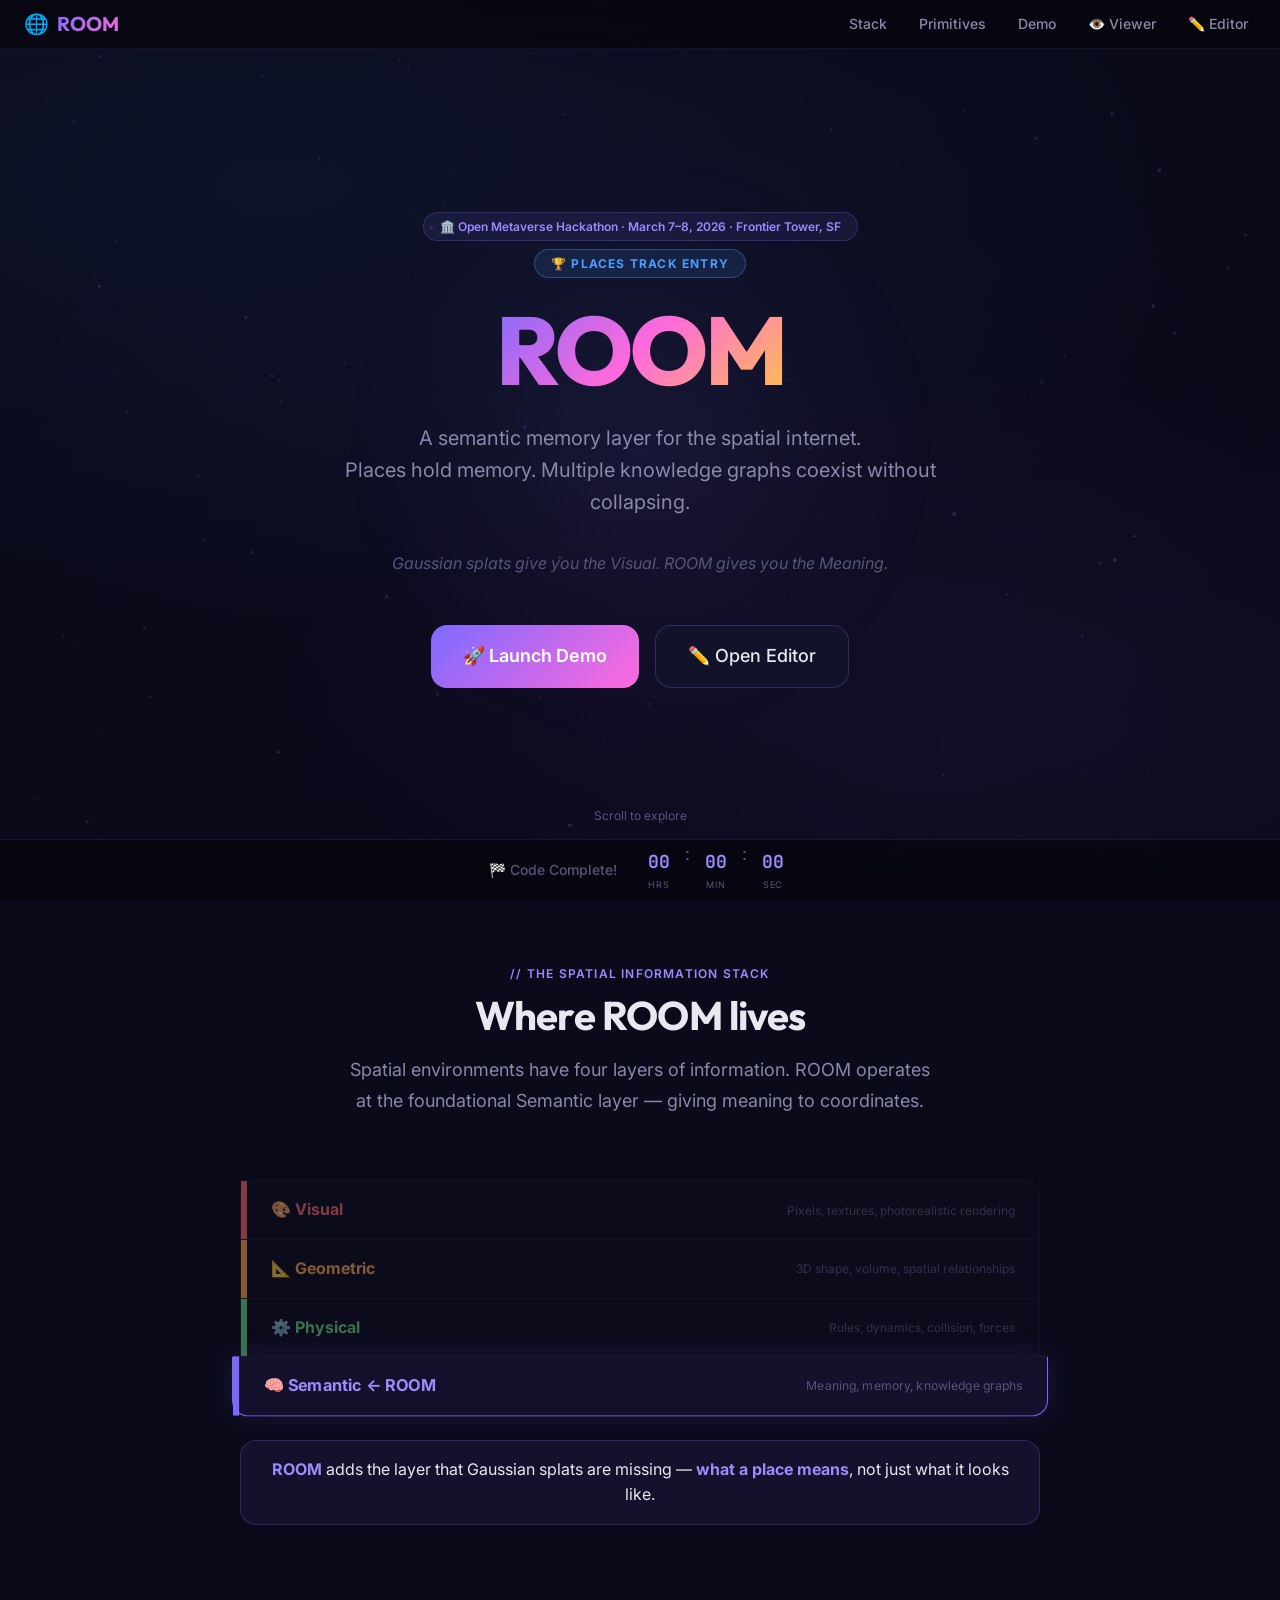
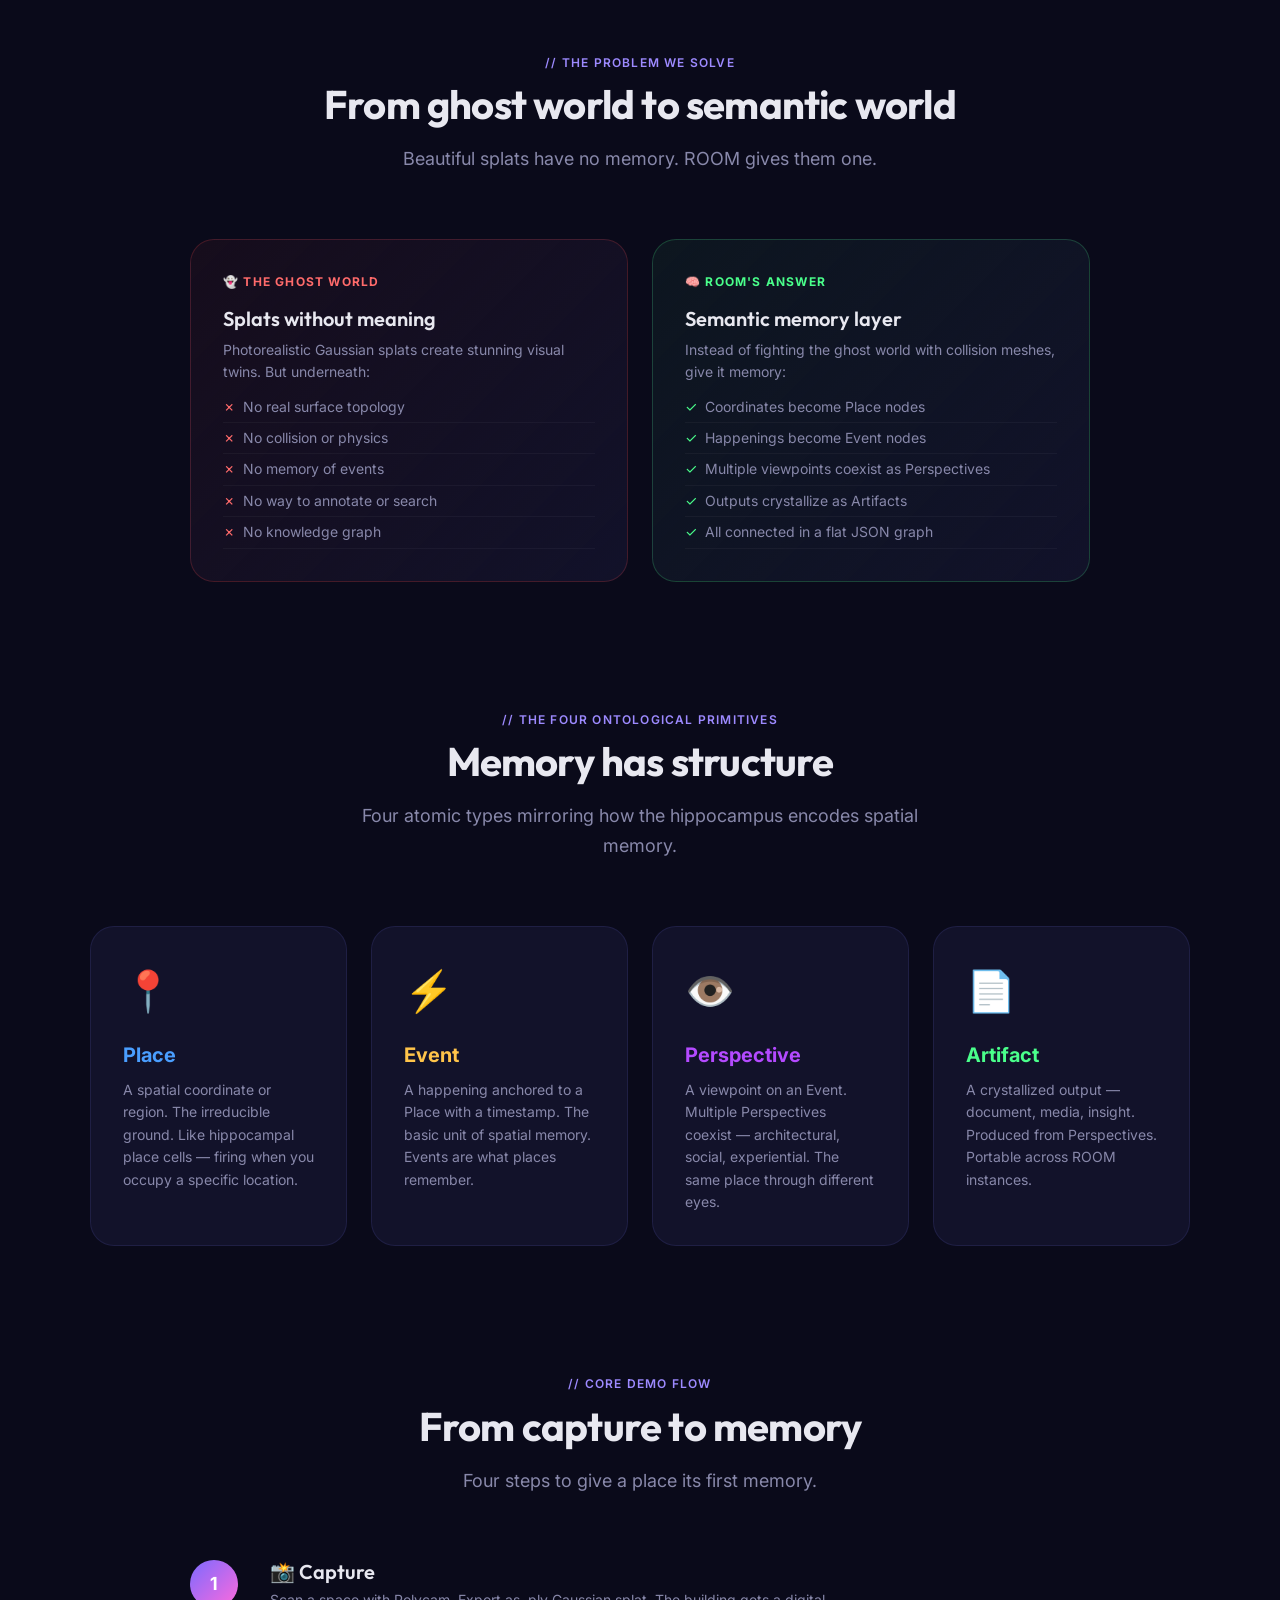
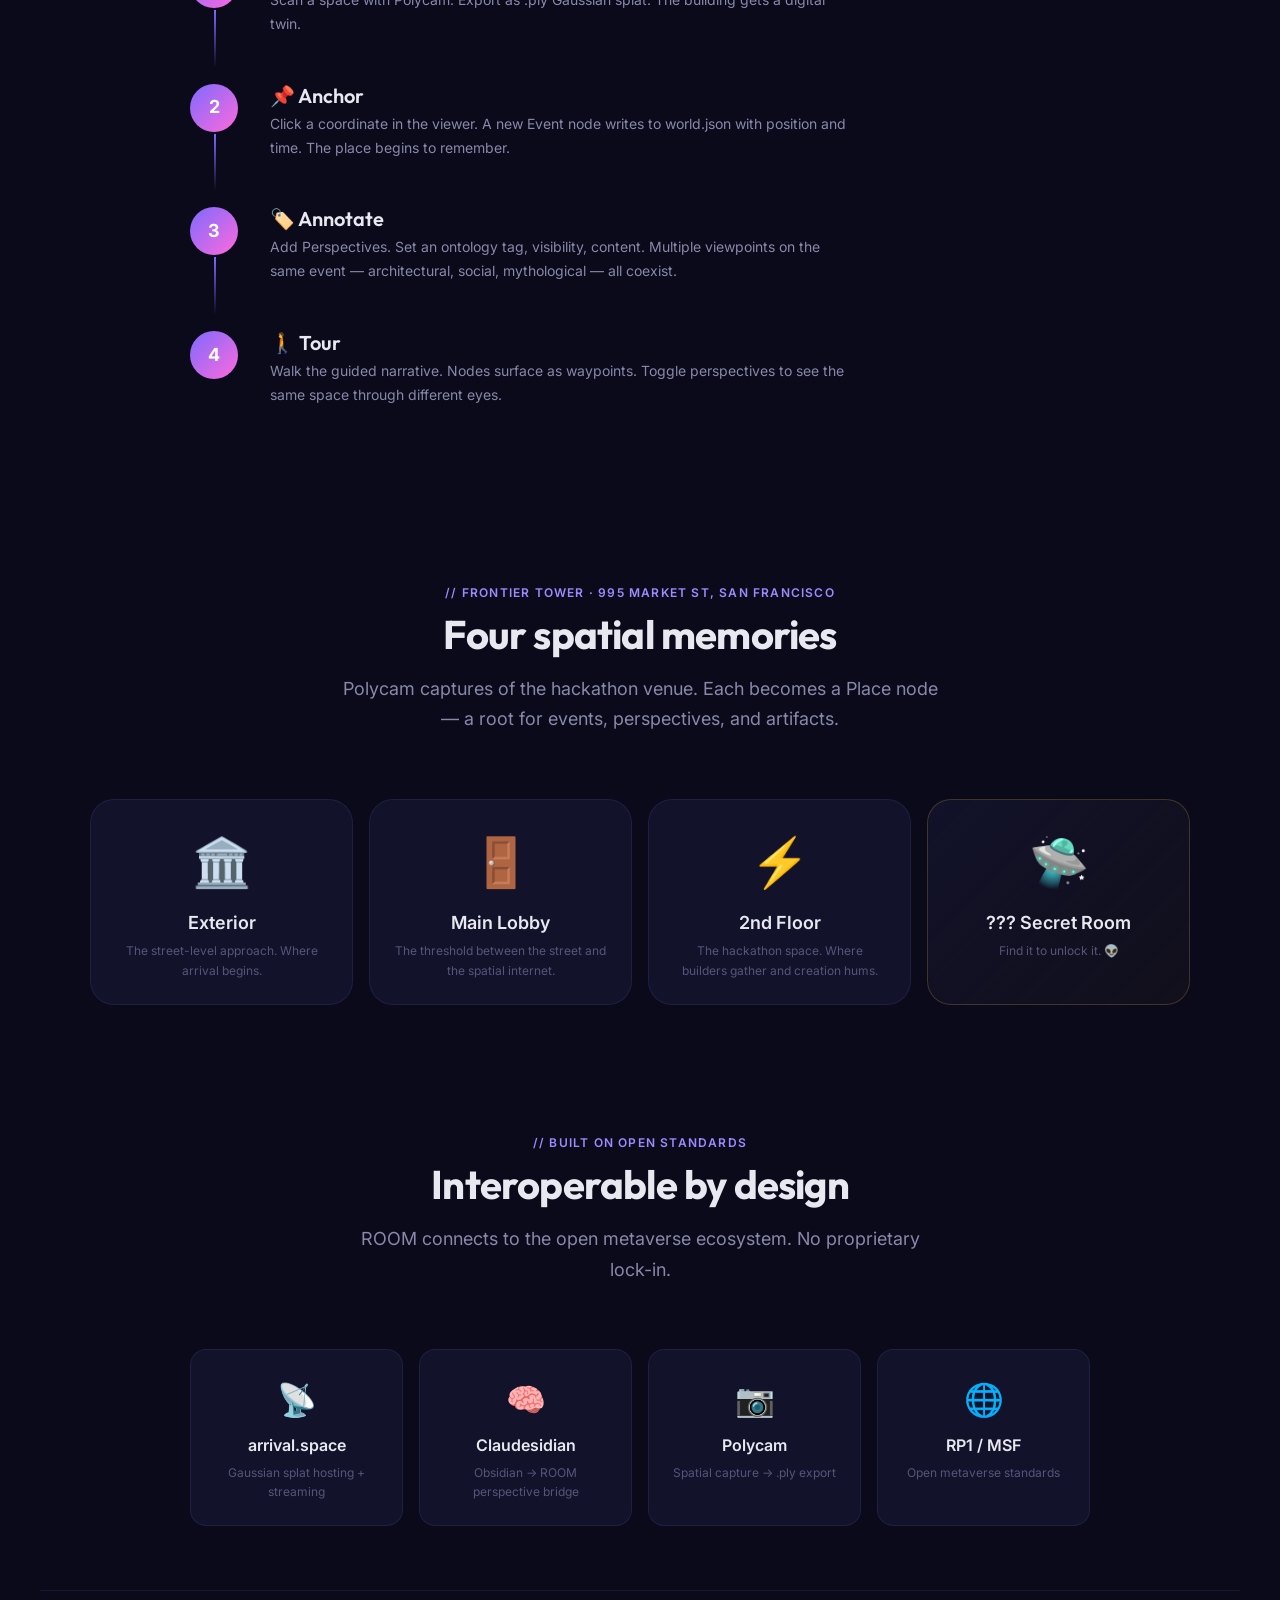
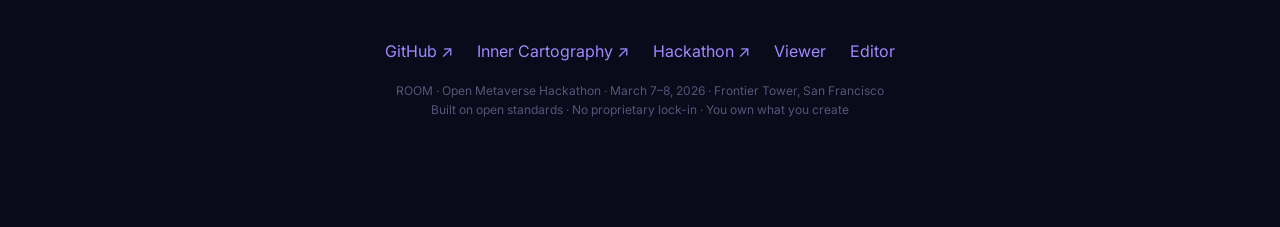
==== index.html @ a4caecc6 "v2: hackathon-ready — PLACES Track, Spatial Stack, Ghost World framing, 24-node demo data, 11-stop t" ====
<!DOCTYPE html>
<html lang="en">

<head>
    <meta charset="UTF-8">
    <meta name="viewport" content="width=device-width, initial-scale=1.0">
    <title>ROOM — A Semantic Memory Layer for the Spatial Internet</title>
    <meta name="description"
        content="ROOM is a metaontological layer for spatial environments. Places hold memory, and multiple knowledge graphs coexist without collapsing. Open Metaverse Hackathon 2026.">
    <link rel="icon" type="image/svg+xml" href="favicon.svg">
    <link rel="stylesheet" href="styles.css">

    <style>
        /* ── Landing-specific styles ── */
        .hero {
            min-height: 100vh;
            display: flex;
            flex-direction: column;
            align-items: center;
            justify-content: center;
            text-align: center;
            position: relative;
            padding: var(--space-2xl);
            overflow: hidden;
        }

        .hero::before {
            content: '';
            position: absolute;
            top: 50%;
            left: 50%;
            width: 600px;
            height: 600px;
            transform: translate(-50%, -50%);
            background: radial-gradient(circle, rgba(124, 106, 255, 0.08) 0%, transparent 70%);
            pointer-events: none;
        }

        .hero-badge {
            display: inline-flex;
            align-items: center;
            gap: var(--space-sm);
            padding: var(--space-xs) var(--space-md);
            border-radius: var(--radius-full);
            background: rgba(124, 106, 255, 0.1);
            border: 1px solid rgba(124, 106, 255, 0.25);
            font-size: var(--text-xs);
            font-weight: 600;
            color: var(--room-accent-bright);
            margin-bottom: var(--space-sm);
            animation: fadeIn 0.6s var(--ease-out) 0.2s both;
        }

        .hero-track-badge {
            display: inline-flex;
            align-items: center;
            gap: var(--space-xs);
            padding: var(--space-xs) var(--space-md);
            border-radius: var(--radius-full);
            background: rgba(74, 158, 255, 0.12);
            border: 1px solid rgba(74, 158, 255, 0.35);
            font-size: var(--text-xs);
            font-weight: 700;
            color: var(--room-place);
            margin-bottom: var(--space-lg);
            animation: fadeIn 0.6s var(--ease-out) 0.3s both;
            text-transform: uppercase;
            letter-spacing: 0.1em;
        }

        .hero-title {
            font-size: clamp(3rem, 8vw, 6rem);
            font-weight: 800;
            letter-spacing: -0.04em;
            line-height: 1;
            margin-bottom: var(--space-lg);
            animation: fadeInUp 0.8s var(--ease-out) 0.4s both;
        }

        .hero-title span {
            background: linear-gradient(135deg, var(--room-accent) 0%, var(--room-cta) 50%, var(--room-event) 100%);
            -webkit-background-clip: text;
            -webkit-text-fill-color: transparent;
            background-clip: text;
        }

        .hero-subtitle {
            font-size: var(--text-xl);
            color: var(--room-text-dim);
            max-width: 620px;
            margin-bottom: var(--space-xl);
            line-height: 1.6;
            animation: fadeInUp 0.8s var(--ease-out) 0.5s both;
        }

        .hero-tagline {
            font-size: var(--text-md);
            color: var(--room-text-muted);
            max-width: 500px;
            margin-bottom: var(--space-2xl);
            animation: fadeInUp 0.8s var(--ease-out) 0.6s both;
            font-style: italic;
        }

        .hero-actions {
            display: flex;
            gap: var(--space-md);
            animation: fadeInUp 0.8s var(--ease-out) 0.7s both;
        }

        .hero-cta {
            padding: var(--space-md) var(--space-xl);
            font-size: var(--text-lg);
            border-radius: var(--radius-lg);
        }

        .hero-scroll {
            position: absolute;
            bottom: var(--space-2xl);
            display: flex;
            flex-direction: column;
            align-items: center;
            gap: var(--space-sm);
            color: var(--room-text-muted);
            font-size: var(--text-xs);
            animation: float 3s ease-in-out infinite, fadeIn 0.8s var(--ease-out) 1s both;
        }

        /* ── Countdown ── */
        .countdown-bar {
            position: fixed;
            bottom: 0;
            left: 0;
            right: 0;
            z-index: var(--z-overlay);
            display: flex;
            align-items: center;
            justify-content: center;
            gap: var(--space-lg);
            padding: var(--space-sm) var(--space-lg);
            background: rgba(6, 6, 15, 0.85);
            backdrop-filter: blur(20px);
            -webkit-backdrop-filter: blur(20px);
            border-top: 1px solid var(--glass-border);
            font-size: var(--text-sm);
        }

        .countdown-label {
            color: var(--room-text-muted);
            font-weight: 500;
        }

        .countdown-time {
            display: flex;
            gap: var(--space-sm);
        }

        .countdown-unit {
            display: flex;
            flex-direction: column;
            align-items: center;
            gap: 1px;
        }

        .countdown-value {
            font-family: var(--font-mono);
            font-weight: 700;
            font-size: var(--text-lg);
            color: var(--room-accent-bright);
            min-width: 36px;
            text-align: center;
        }

        .countdown-name {
            font-size: 9px;
            text-transform: uppercase;
            letter-spacing: 0.1em;
            color: var(--room-text-muted);
        }

        .countdown-sep {
            color: var(--room-text-muted);
            font-size: var(--text-lg);
            margin-top: -8px;
        }

        /* ── Sections ── */
        .section {
            padding: var(--space-3xl) 0;
            position: relative;
        }

        .section-header {
            text-align: center;
            margin-bottom: var(--space-3xl);
        }

        .section-label {
            font-size: var(--text-xs);
            font-weight: 600;
            text-transform: uppercase;
            letter-spacing: 0.1em;
            color: var(--room-accent-bright);
            margin-bottom: var(--space-sm);
        }

        .section-title {
            font-size: var(--text-4xl);
            margin-bottom: var(--space-md);
        }

        .section-description {
            font-size: var(--text-lg);
            color: var(--room-text-dim);
            max-width: 600px;
            margin: 0 auto;
        }

        /* ── Spatial Stack ── */
        .stack-container {
            max-width: 800px;
            margin: 0 auto;
        }

        .stack-layers {
            display: flex;
            flex-direction: column;
            gap: 0;
        }

        .stack-layer {
            display: flex;
            align-items: stretch;
            border: 1px solid var(--room-border);
            transition: all var(--duration-normal) var(--ease-out);
        }

        .stack-layer:first-child {
            border-radius: var(--radius-lg) var(--radius-lg) 0 0;
        }

        .stack-layer:last-child {
            border-radius: 0 0 var(--radius-lg) var(--radius-lg);
        }

        .stack-layer+.stack-layer {
            border-top: none;
        }

        .stack-layer-bar {
            width: 6px;
            flex-shrink: 0;
        }

        .stack-layer-content {
            flex: 1;
            padding: var(--space-md) var(--space-lg);
            display: flex;
            align-items: center;
            justify-content: space-between;
            gap: var(--space-md);
        }

        .stack-layer-name {
            font-weight: 700;
            font-size: var(--text-md);
        }

        .stack-layer-desc {
            font-size: var(--text-xs);
            color: var(--room-text-muted);
            text-align: right;
        }

        .stack-layer.dimmed {
            background: rgba(255, 255, 255, 0.02);
            opacity: 0.5;
        }

        .stack-layer.active {
            background: rgba(124, 106, 255, 0.08);
            border-color: var(--room-accent) !important;
            opacity: 1;
            transform: scale(1.02);
            box-shadow: 0 0 30px rgba(124, 106, 255, 0.15);
            z-index: 1;
        }

        .stack-layer.active+.stack-layer {
            border-top: 1px solid var(--room-accent);
        }

        .stack-arrow {
            text-align: center;
            padding: var(--space-md) 0;
            color: var(--room-text-muted);
            font-size: var(--text-sm);
        }

        .stack-room-callout {
            text-align: center;
            margin-top: var(--space-lg);
            padding: var(--space-md);
            border-radius: var(--radius-lg);
            background: rgba(124, 106, 255, 0.08);
            border: 1px solid rgba(124, 106, 255, 0.25);
        }

        .stack-room-callout strong {
            color: var(--room-accent-bright);
        }

        /* ── Ghost World ── */
        .ghost-grid {
            display: grid;
            grid-template-columns: 1fr 1fr;
            gap: var(--space-lg);
            max-width: 900px;
            margin: 0 auto;
        }

        @media (max-width: 700px) {
            .ghost-grid {
                grid-template-columns: 1fr;
            }
        }

        .ghost-card {
            padding: var(--space-xl);
            border-radius: var(--radius-xl);
            border: 1px solid var(--room-border);
            position: relative;
            overflow: hidden;
        }

        .ghost-card.problem {
            background: linear-gradient(135deg, rgba(255, 74, 74, 0.05), var(--room-bg-raised));
            border-color: rgba(255, 74, 74, 0.2);
        }

        .ghost-card.solution {
            background: linear-gradient(135deg, rgba(74, 255, 139, 0.05), var(--room-bg-raised));
            border-color: rgba(74, 255, 139, 0.2);
        }

        .ghost-card-label {
            font-size: var(--text-xs);
            font-weight: 700;
            text-transform: uppercase;
            letter-spacing: 0.1em;
            margin-bottom: var(--space-md);
        }

        .ghost-card.problem .ghost-card-label {
            color: #ff6b6b;
        }

        .ghost-card.solution .ghost-card-label {
            color: #4AFF8B;
        }

        .ghost-card h3 {
            font-size: var(--text-xl);
            margin-bottom: var(--space-sm);
        }

        .ghost-card p {
            font-size: var(--text-sm);
            color: var(--room-text-dim);
            line-height: 1.6;
        }

        .ghost-card ul {
            list-style: none;
            padding: 0;
            margin-top: var(--space-sm);
        }

        .ghost-card ul li {
            font-size: var(--text-sm);
            color: var(--room-text-dim);
            padding: var(--space-xs) 0;
            border-bottom: 1px solid rgba(255, 255, 255, 0.04);
        }

        .ghost-card ul li::before {
            margin-right: var(--space-sm);
        }

        .ghost-card.problem ul li::before {
            content: '✗';
            color: #ff6b6b;
        }

        .ghost-card.solution ul li::before {
            content: '✓';
            color: #4AFF8B;
        }

        /* ── Primitives ── */
        .primitives-grid {
            display: grid;
            grid-template-columns: repeat(auto-fit, minmax(240px, 1fr));
            gap: var(--space-lg);
            max-width: 1100px;
            margin: 0 auto;
        }

        .primitive-card {
            padding: var(--space-xl);
            border-radius: var(--radius-xl);
            background: var(--room-bg-raised);
            border: 1px solid var(--room-border);
            transition: all var(--duration-normal) var(--ease-out);
            position: relative;
            overflow: hidden;
        }

        .primitive-card::before {
            content: '';
            position: absolute;
            top: 0;
            left: 0;
            right: 0;
            height: 3px;
            background: var(--card-accent);
            opacity: 0;
            transition: opacity var(--duration-normal);
        }

        .primitive-card:hover {
            border-color: var(--room-border-bright);
            transform: translateY(-4px);
            box-shadow: 0 8px 30px rgba(0, 0, 0, 0.4);
        }

        .primitive-card:hover::before {
            opacity: 1;
        }

        .primitive-icon {
            font-size: 2.5rem;
            margin-bottom: var(--space-md);
        }

        .primitive-name {
            font-size: var(--text-xl);
            font-weight: 700;
            margin-bottom: var(--space-sm);
        }

        .primitive-desc {
            font-size: var(--text-sm);
            color: var(--room-text-dim);
            line-height: 1.6;
        }

        /* ── Demo Flow ── */
        .flow-grid {
            max-width: 900px;
            margin: 0 auto;
        }

        .flow-step {
            display: flex;
            gap: var(--space-xl);
            align-items: flex-start;
            margin-bottom: var(--space-2xl);
            position: relative;
        }

        .flow-step::before {
            content: '';
            position: absolute;
            left: 24px;
            top: 50px;
            bottom: -32px;
            width: 2px;
            background: linear-gradient(180deg, var(--room-accent) 0%, transparent 100%);
        }

        .flow-step:last-child::before {
            display: none;
        }

        .flow-number {
            width: 48px;
            height: 48px;
            border-radius: 50%;
            background: linear-gradient(135deg, var(--room-accent), var(--room-cta));
            display: flex;
            align-items: center;
            justify-content: center;
            font-size: var(--text-lg);
            font-weight: 700;
            color: white;
            flex-shrink: 0;
        }

        .flow-content h3 {
            font-size: var(--text-xl);
            margin-bottom: var(--space-xs);
        }

        .flow-content p {
            font-size: var(--text-sm);
            color: var(--room-text-dim);
        }

        /* ── Locations ── */
        .locations-grid {
            display: grid;
            grid-template-columns: repeat(auto-fit, minmax(240px, 1fr));
            gap: var(--space-md);
            max-width: 1100px;
            margin: 0 auto;
        }

        .location-card {
            padding: var(--space-lg);
            border-radius: var(--radius-xl);
            background: var(--room-bg-raised);
            border: 1px solid var(--room-border);
            text-align: center;
            transition: all var(--duration-normal) var(--ease-out);
        }

        .location-card:hover {
            border-color: var(--room-border-bright);
            transform: translateY(-2px);
        }

        .location-card.secret {
            border-color: rgba(255, 196, 74, 0.2);
            background: linear-gradient(135deg, var(--room-bg-raised) 0%, rgba(255, 196, 74, 0.03) 100%);
        }

        .location-card-icon {
            font-size: 3rem;
            margin-bottom: var(--space-sm);
        }

        .location-card-name {
            font-size: var(--text-lg);
            font-weight: 600;
            margin-bottom: var(--space-xs);
        }

        .location-card-desc {
            font-size: var(--text-xs);
            color: var(--room-text-muted);
        }

        /* ── Interop Section ── */
        .interop-grid {
            display: grid;
            grid-template-columns: repeat(auto-fit, minmax(200px, 1fr));
            gap: var(--space-md);
            max-width: 900px;
            margin: 0 auto;
        }

        .interop-card {
            padding: var(--space-lg);
            border-radius: var(--radius-lg);
            background: var(--room-bg-raised);
            border: 1px solid var(--room-border);
            text-align: center;
            transition: all var(--duration-normal) var(--ease-out);
        }

        .interop-card:hover {
            border-color: var(--room-border-bright);
        }

        .interop-icon {
            font-size: 2rem;
            margin-bottom: var(--space-sm);
        }

        .interop-name {
            font-size: var(--text-md);
            font-weight: 600;
            margin-bottom: var(--space-xs);
        }

        .interop-desc {
            font-size: var(--text-xs);
            color: var(--room-text-muted);
        }

        /* ── Footer ── */
        .footer {
            padding: var(--space-2xl) 0 calc(var(--space-2xl) + 60px);
            border-top: 1px solid var(--room-border);
            text-align: center;
        }

        .footer-links {
            display: flex;
            justify-content: center;
            gap: var(--space-lg);
            margin-bottom: var(--space-md);
            flex-wrap: wrap;
        }

        .footer-text {
            font-size: var(--text-xs);
            color: var(--room-text-muted);
        }

        /* ── Background canvas ── */
        #bgCanvas {
            position: fixed;
            top: 0;
            left: 0;
            width: 100%;
            height: 100%;
            z-index: -1;
            opacity: 0.4;
        }
    </style>
</head>

<body>

    <!-- Background particle canvas -->
    <canvas id="bgCanvas"></canvas>

    <!-- Navigation -->
    <nav class="nav">
        <a href="index.html" class="nav-brand">🌐 <span>ROOM</span></a>
        <ul class="nav-links">
            <li><a href="#stack" class="nav-link">Stack</a></li>
            <li><a href="#primitives" class="nav-link">Primitives</a></li>
            <li><a href="#demo" class="nav-link">Demo</a></li>
            <li><a href="viewer.html" class="nav-link">👁️ Viewer</a></li>
            <li><a href="editor.html" class="nav-link">✏️ Editor</a></li>
        </ul>
    </nav>

    <!-- Hero -->
    <section class="hero">
        <div class="hero-badge">
            🏛️ Open Metaverse Hackathon · March 7–8, 2026 · Frontier Tower, SF
        </div>
        <div class="hero-track-badge">
            🏆 PLACES Track Entry
        </div>
        <h1 class="hero-title"><span>ROOM</span></h1>
        <p class="hero-subtitle">
            A semantic memory layer for the spatial internet.<br>
            Places hold memory. Multiple knowledge graphs coexist without collapsing.
        </p>
        <p class="hero-tagline">
            Gaussian splats give you the Visual. ROOM gives you the Meaning.
        </p>
        <div class="hero-actions">
            <a href="viewer.html" class="btn btn-primary hero-cta animate-glow">🚀 Launch Demo</a>
            <a href="editor.html" class="btn hero-cta">✏️ Open Editor</a>
        </div>
        <div class="hero-scroll">
            <span>Scroll to explore</span>
            <span>↓</span>
        </div>
    </section>

    <!-- Spatial Information Stack -->
    <section class="section container" id="stack">
        <div class="section-header">
            <div class="section-label">// The Spatial Information Stack</div>
            <h2 class="section-title">Where ROOM lives</h2>
            <p class="section-description">
                Spatial environments have four layers of information. ROOM operates at the foundational Semantic layer —
                giving meaning to coordinates.
            </p>
        </div>

        <div class="stack-container">
            <div class="stack-layers">
                <div class="stack-layer dimmed">
                    <div class="stack-layer-bar" style="background:#FF6B6B"></div>
                    <div class="stack-layer-content">
                        <div>
                            <div class="stack-layer-name" style="color:#FF6B6B">🎨 Visual</div>
                        </div>
                        <div class="stack-layer-desc">Pixels, textures, photorealistic rendering</div>
                    </div>
                </div>

                <div class="stack-layer dimmed">
                    <div class="stack-layer-bar" style="background:#FFA94D"></div>
                    <div class="stack-layer-content">
                        <div>
                            <div class="stack-layer-name" style="color:#FFA94D">📐 Geometric</div>
                        </div>
                        <div class="stack-layer-desc">3D shape, volume, spatial relationships</div>
                    </div>
                </div>

                <div class="stack-layer dimmed">
                    <div class="stack-layer-bar" style="background:#69DB7C"></div>
                    <div class="stack-layer-content">
                        <div>
                            <div class="stack-layer-name" style="color:#69DB7C">⚙️ Physical</div>
                        </div>
                        <div class="stack-layer-desc">Rules, dynamics, collision, forces</div>
                    </div>
                </div>

                <div class="stack-layer active">
                    <div class="stack-layer-bar" style="background:var(--room-accent)"></div>
                    <div class="stack-layer-content">
                        <div>
                            <div class="stack-layer-name" style="color:var(--room-accent-bright)">🧠 Semantic ← ROOM
                            </div>
                        </div>
                        <div class="stack-layer-desc">Meaning, memory, knowledge graphs</div>
                    </div>
                </div>
            </div>

            <div class="stack-room-callout">
                <strong>ROOM</strong> adds the layer that Gaussian splats are missing — <strong>what a place
                    means</strong>, not just what it looks like.
            </div>
        </div>
    </section>

    <!-- Ghost World → Semantic World -->
    <section class="section container" id="ghost">
        <div class="section-header">
            <div class="section-label">// The Problem We Solve</div>
            <h2 class="section-title">From ghost world to semantic world</h2>
            <p class="section-description">
                Beautiful splats have no memory. ROOM gives them one.
            </p>
        </div>

        <div class="ghost-grid">
            <div class="ghost-card problem">
                <div class="ghost-card-label">👻 The Ghost World</div>
                <h3>Splats without meaning</h3>
                <p>Photorealistic Gaussian splats create stunning visual twins. But underneath:</p>
                <ul>
                    <li>No real surface topology</li>
                    <li>No collision or physics</li>
                    <li>No memory of events</li>
                    <li>No way to annotate or search</li>
                    <li>No knowledge graph</li>
                </ul>
            </div>

            <div class="ghost-card solution">
                <div class="ghost-card-label">🧠 ROOM's Answer</div>
                <h3>Semantic memory layer</h3>
                <p>Instead of fighting the ghost world with collision meshes, give it memory:</p>
                <ul>
                    <li>Coordinates become Place nodes</li>
                    <li>Happenings become Event nodes</li>
                    <li>Multiple viewpoints coexist as Perspectives</li>
                    <li>Outputs crystallize as Artifacts</li>
                    <li>All connected in a flat JSON graph</li>
                </ul>
            </div>
        </div>
    </section>

    <!-- Primitives -->
    <section class="section container" id="primitives">
        <div class="section-header">
            <div class="section-label">// The Four Ontological Primitives</div>
            <h2 class="section-title">Memory has structure</h2>
            <p class="section-description">
                Four atomic types mirroring how the hippocampus encodes spatial memory.
            </p>
        </div>

        <div class="primitives-grid">
            <div class="primitive-card" style="--card-accent: var(--room-place)">
                <div class="primitive-icon">📍</div>
                <div class="primitive-name" style="color: var(--room-place)">Place</div>
                <div class="primitive-desc">
                    A spatial coordinate or region. The irreducible ground. Like hippocampal place cells — firing when
                    you occupy a specific location.
                </div>
            </div>

            <div class="primitive-card" style="--card-accent: var(--room-event)">
                <div class="primitive-icon">⚡</div>
                <div class="primitive-name" style="color: var(--room-event)">Event</div>
                <div class="primitive-desc">
                    A happening anchored to a Place with a timestamp. The basic unit of spatial memory. Events are what
                    places remember.
                </div>
            </div>

            <div class="primitive-card" style="--card-accent: var(--room-perspective)">
                <div class="primitive-icon">👁️</div>
                <div class="primitive-name" style="color: var(--room-perspective)">Perspective</div>
                <div class="primitive-desc">
                    A viewpoint on an Event. Multiple Perspectives coexist — architectural, social, experiential. The
                    same place through different eyes.
                </div>
            </div>

            <div class="primitive-card" style="--card-accent: var(--room-artifact)">
                <div class="primitive-icon">📄</div>
                <div class="primitive-name" style="color: var(--room-artifact)">Artifact</div>
                <div class="primitive-desc">
                    A crystallized output — document, media, insight. Produced from Perspectives. Portable across ROOM
                    instances.
                </div>
            </div>
        </div>
    </section>

    <!-- Demo Flow -->
    <section class="section container" id="demo">
        <div class="section-header">
            <div class="section-label">// Core Demo Flow</div>
            <h2 class="section-title">From capture to memory</h2>
            <p class="section-description">
                Four steps to give a place its first memory.
            </p>
        </div>

        <div class="flow-grid">
            <div class="flow-step">
                <div class="flow-number">1</div>
                <div class="flow-content">
                    <h3>📸 Capture</h3>
                    <p>Scan a space with Polycam. Export as .ply Gaussian splat. The building gets a digital twin.</p>
                </div>
            </div>

            <div class="flow-step">
                <div class="flow-number">2</div>
                <div class="flow-content">
                    <h3>📌 Anchor</h3>
                    <p>Click a coordinate in the viewer. A new Event node writes to world.json with position and time.
                        The place begins to remember.</p>
                </div>
            </div>

            <div class="flow-step">
                <div class="flow-number">3</div>
                <div class="flow-content">
                    <h3>🏷️ Annotate</h3>
                    <p>Add Perspectives. Set an ontology tag, visibility, content. Multiple viewpoints on the same event
                        — architectural, social, mythological — all coexist.</p>
                </div>
            </div>

            <div class="flow-step">
                <div class="flow-number">4</div>
                <div class="flow-content">
                    <h3>🚶 Tour</h3>
                    <p>Walk the guided narrative. Nodes surface as waypoints. Toggle perspectives to see the same space
                        through different eyes.</p>
                </div>
            </div>
        </div>
    </section>

    <!-- Locations -->
    <section class="section container" id="locations">
        <div class="section-header">
            <div class="section-label">// Frontier Tower · 995 Market St, San Francisco</div>
            <h2 class="section-title">Four spatial memories</h2>
            <p class="section-description">
                Polycam captures of the hackathon venue. Each becomes a Place node — a root for events, perspectives,
                and artifacts.
            </p>
        </div>

        <div class="locations-grid">
            <div class="location-card">
                <div class="location-card-icon">🏛️</div>
                <div class="location-card-name">Exterior</div>
                <div class="location-card-desc">The street-level approach. Where arrival begins.</div>
            </div>

            <div class="location-card">
                <div class="location-card-icon">🚪</div>
                <div class="location-card-name">Main Lobby</div>
                <div class="location-card-desc">The threshold between the street and the spatial internet.</div>
            </div>

            <div class="location-card">
                <div class="location-card-icon">⚡</div>
                <div class="location-card-name">2nd Floor</div>
                <div class="location-card-desc">The hackathon space. Where builders gather and creation hums.</div>
            </div>

            <div class="location-card secret">
                <div class="location-card-icon">🛸</div>
                <div class="location-card-name">??? Secret Room</div>
                <div class="location-card-desc">Find it to unlock it. 👽</div>
            </div>
        </div>
    </section>

    <!-- Interoperability -->
    <section class="section container" id="interop">
        <div class="section-header">
            <div class="section-label">// Built on Open Standards</div>
            <h2 class="section-title">Interoperable by design</h2>
            <p class="section-description">
                ROOM connects to the open metaverse ecosystem. No proprietary lock-in.
            </p>
        </div>

        <div class="interop-grid">
            <div class="interop-card">
                <div class="interop-icon">📡</div>
                <div class="interop-name">arrival.space</div>
                <div class="interop-desc">Gaussian splat hosting + streaming</div>
            </div>

            <div class="interop-card">
                <div class="interop-icon">🧠</div>
                <div class="interop-name">Claudesidian</div>
                <div class="interop-desc">Obsidian → ROOM perspective bridge</div>
            </div>

            <div class="interop-card">
                <div class="interop-icon">📷</div>
                <div class="interop-name">Polycam</div>
                <div class="interop-desc">Spatial capture → .ply export</div>
            </div>

            <div class="interop-card">
                <div class="interop-icon">🌐</div>
                <div class="interop-name">RP1 / MSF</div>
                <div class="interop-desc">Open metaverse standards</div>
            </div>
        </div>
    </section>

    <!-- Footer -->
    <footer class="footer container">
        <div class="footer-links">
            <a href="https://github.com/innercartography/ROOM" target="_blank">GitHub ↗</a>
            <a href="https://innercartography.github.io" target="_blank">Inner Cartography ↗</a>
            <a href="https://omb.wiki/en/hackathon" target="_blank">Hackathon ↗</a>
            <a href="viewer.html">Viewer</a>
            <a href="editor.html">Editor</a>
        </div>
        <div class="footer-text">
            ROOM · Open Metaverse Hackathon · March 7–8, 2026 · Frontier Tower, San Francisco<br>
            Built on open standards · No proprietary lock-in · You own what you create
        </div>
    </footer>

    <!-- Countdown bar -->
    <div class="countdown-bar" id="countdownBar">
        <span class="countdown-label">⏱️ Code Complete in</span>
        <div class="countdown-time">
            <div class="countdown-unit">
                <span class="countdown-value" id="cdHours">--</span>
                <span class="countdown-name">hrs</span>
            </div>
            <span class="countdown-sep">:</span>
            <div class="countdown-unit">
                <span class="countdown-value" id="cdMinutes">--</span>
                <span class="countdown-name">min</span>
            </div>
            <span class="countdown-sep">:</span>
            <div class="countdown-unit">
                <span class="countdown-value" id="cdSeconds">--</span>
                <span class="countdown-name">sec</span>
            </div>
        </div>
    </div>

    <!-- Scripts -->
    <script>
        // ── Background Particles ──
        const canvas = document.getElementById('bgCanvas');
        const ctx = canvas.getContext('2d');
        let particles = [];

        function resize() {
            canvas.width = window.innerWidth;
            canvas.height = window.innerHeight;
        }

        function createParticles() {
            particles = [];
            const count = Math.floor((canvas.width * canvas.height) / 8000);
            for (let i = 0; i < count; i++) {
                particles.push({
                    x: Math.random() * canvas.width,
                    y: Math.random() * canvas.height,
                    vx: (Math.random() - 0.5) * 0.3,
                    vy: (Math.random() - 0.5) * 0.3,
                    size: Math.random() * 1.5 + 0.5,
                    opacity: Math.random() * 0.4 + 0.1,
                    hue: 250 + Math.random() * 30
                });
            }
        }

        function drawParticles() {
            ctx.clearRect(0, 0, canvas.width, canvas.height);

            particles.forEach(p => {
                p.x += p.vx;
                p.y += p.vy;
                if (p.x < 0) p.x = canvas.width;
                if (p.x > canvas.width) p.x = 0;
                if (p.y < 0) p.y = canvas.height;
                if (p.y > canvas.height) p.y = 0;

                ctx.beginPath();
                ctx.arc(p.x, p.y, p.size, 0, Math.PI * 2);
                ctx.fillStyle = `hsla(${p.hue}, 60%, 70%, ${p.opacity})`;
                ctx.fill();
            });

            for (let i = 0; i < particles.length; i++) {
                for (let j = i + 1; j < particles.length; j++) {
                    const dx = particles[i].x - particles[j].x;
                    const dy = particles[i].y - particles[j].y;
                    const dist = Math.sqrt(dx * dx + dy * dy);
                    if (dist < 100) {
                        ctx.beginPath();
                        ctx.moveTo(particles[i].x, particles[i].y);
                        ctx.lineTo(particles[j].x, particles[j].y);
                        ctx.strokeStyle = `hsla(260, 60%, 70%, ${(1 - dist / 100) * 0.08})`;
                        ctx.lineWidth = 0.5;
                        ctx.stroke();
                    }
                }
            }

            requestAnimationFrame(drawParticles);
        }

        resize();
        createParticles();
        drawParticles();
        window.addEventListener('resize', () => { resize(); createParticles(); });

        // ── Countdown Timer ──
        // Code Complete: Sunday March 8, 2026 at 4:00 PM PST
        const codeComplete = new Date('2026-03-08T16:00:00-08:00').getTime();

        function updateCountdown() {
            const now = Date.now();
            const diff = codeComplete - now;

            if (diff <= 0) {
                document.getElementById('cdHours').textContent = '00';
                document.getElementById('cdMinutes').textContent = '00';
                document.getElementById('cdSeconds').textContent = '00';
                document.querySelector('.countdown-label').textContent = '🏁 Code Complete!';
                return;
            }

            const hours = Math.floor(diff / (1000 * 60 * 60));
            const minutes = Math.floor((diff % (1000 * 60 * 60)) / (1000 * 60));
            const seconds = Math.floor((diff % (1000 * 60)) / 1000);

            document.getElementById('cdHours').textContent = String(hours).padStart(2, '0');
            document.getElementById('cdMinutes').textContent = String(minutes).padStart(2, '0');
            document.getElementById('cdSeconds').textContent = String(seconds).padStart(2, '0');
        }

        updateCountdown();
        setInterval(updateCountdown, 1000);
    </script>
</body>

</html>
---- styles.css ----
/* ═══════════════════════════════════════════════════════════════════
   ROOM — Design System
   A metaontological layer for the spatial internet
   ═══════════════════════════════════════════════════════════════════ */

/* ── Fonts ── */
@import url('https://fonts.googleapis.com/css2?family=Inter:wght@300;400;500;600;700&family=JetBrains+Mono:wght@400;500&family=Outfit:wght@300;400;500;600;700;800&display=swap');

/* ── CSS Custom Properties ── */
:root {
  /* Palette — Deep space + neural */
  --room-bg-deep:       #06060f;
  --room-bg:            #0a0a1a;
  --room-bg-raised:     #12122a;
  --room-bg-surface:    #1a1a3a;
  --room-bg-hover:      #22224a;
  
  --room-border:        rgba(120, 120, 255, 0.12);
  --room-border-bright: rgba(120, 120, 255, 0.25);
  
  --room-text:          #e8e8f0;
  --room-text-dim:      #8888aa;
  --room-text-muted:    #55557a;
  
  /* Node type colors */
  --room-place:         #4a9eff;
  --room-event:         #ffc44a;
  --room-perspective:   #b44aff;
  --room-artifact:      #4aff8b;
  
  /* Ontology colors */
  --room-onto-architectural: #ff6b6b;
  --room-onto-social:        #ffd93d;
  --room-onto-experiential:  #6bcb77;
  --room-onto-mythological:  #9b59b6;
  --room-onto-personal:      #3498db;
  --room-onto-bioregional:   #27ae60;
  
  /* Accents */
  --room-accent:        #7c6aff;
  --room-accent-glow:   rgba(124, 106, 255, 0.3);
  --room-accent-bright: #9d8aff;
  --room-cta:           #ff6adc;
  --room-cta-glow:      rgba(255, 106, 220, 0.3);
  
  /* Glass */
  --glass-bg:           rgba(18, 18, 42, 0.75);
  --glass-bg-solid:     rgba(18, 18, 42, 0.92);
  --glass-border:       rgba(120, 120, 255, 0.15);
  --glass-blur:         20px;
  
  /* Spacing */
  --space-xs: 4px;
  --space-sm: 8px;
  --space-md: 16px;
  --space-lg: 24px;
  --space-xl: 32px;
  --space-2xl: 48px;
  --space-3xl: 64px;
  
  /* Typography */
  --font-sans:  'Inter', -apple-system, BlinkMacSystemFont, sans-serif;
  --font-display: 'Outfit', 'Inter', sans-serif;
  --font-mono: 'JetBrains Mono', 'Fira Code', monospace;
  
  --text-xs:  0.75rem;
  --text-sm:  0.875rem;
  --text-md:  1rem;
  --text-lg:  1.125rem;
  --text-xl:  1.25rem;
  --text-2xl: 1.5rem;
  --text-3xl: 2rem;
  --text-4xl: 2.5rem;
  --text-5xl: 3.5rem;
  
  /* Radius */
  --radius-sm: 6px;
  --radius-md: 10px;
  --radius-lg: 16px;
  --radius-xl: 24px;
  --radius-full: 9999px;
  
  /* Transitions */
  --ease-out: cubic-bezier(0.16, 1, 0.3, 1);
  --ease-spring: cubic-bezier(0.34, 1.56, 0.64, 1);
  --duration-fast: 150ms;
  --duration-normal: 250ms;
  --duration-slow: 400ms;
  
  /* Z-index */
  --z-base: 1;
  --z-overlay: 10;
  --z-nav: 100;
  --z-modal: 1000;
  --z-toast: 2000;
}

/* ── Reset ── */
*, *::before, *::after {
  box-sizing: border-box;
  margin: 0;
  padding: 0;
}

html {
  font-size: 16px;
  -webkit-font-smoothing: antialiased;
  -moz-osx-font-smoothing: grayscale;
  scroll-behavior: smooth;
}

body {
  font-family: var(--font-sans);
  color: var(--room-text);
  background: var(--room-bg);
  line-height: 1.6;
  min-height: 100vh;
  overflow-x: hidden;
}

/* ── Ambient background ── */
body::before {
  content: '';
  position: fixed;
  top: 0; left: 0; right: 0; bottom: 0;
  background:
    radial-gradient(ellipse 80% 50% at 20% 20%, rgba(74, 158, 255, 0.06), transparent),
    radial-gradient(ellipse 60% 40% at 80% 80%, rgba(180, 74, 255, 0.05), transparent),
    radial-gradient(ellipse 50% 50% at 50% 50%, rgba(124, 106, 255, 0.03), transparent);
  pointer-events: none;
  z-index: 0;
}

/* ── Typography ── */
h1, h2, h3, h4, h5, h6 {
  font-family: var(--font-display);
  font-weight: 600;
  line-height: 1.2;
  color: var(--room-text);
}

h1 { font-size: var(--text-5xl); font-weight: 800; letter-spacing: -0.03em; }
h2 { font-size: var(--text-3xl); font-weight: 700; letter-spacing: -0.02em; }
h3 { font-size: var(--text-2xl); font-weight: 600; }
h4 { font-size: var(--text-xl); font-weight: 600; }

p {
  color: var(--room-text-dim);
  line-height: 1.7;
  max-width: 65ch;
}

a {
  color: var(--room-accent-bright);
  text-decoration: none;
  transition: color var(--duration-fast) var(--ease-out);
}

a:hover {
  color: var(--room-cta);
}

code, pre {
  font-family: var(--font-mono);
}

code {
  background: var(--room-bg-raised);
  padding: 2px 6px;
  border-radius: var(--radius-sm);
  font-size: 0.9em;
  color: var(--room-accent-bright);
}

pre {
  background: var(--room-bg-raised);
  border: 1px solid var(--room-border);
  border-radius: var(--radius-md);
  padding: var(--space-md);
  overflow-x: auto;
  font-size: var(--text-sm);
}

/* ── Glassmorphism ── */
.glass {
  background: var(--glass-bg);
  backdrop-filter: blur(var(--glass-blur));
  -webkit-backdrop-filter: blur(var(--glass-blur));
  border: 1px solid var(--glass-border);
  border-radius: var(--radius-lg);
}

.glass-solid {
  background: var(--glass-bg-solid);
  backdrop-filter: blur(var(--glass-blur));
  -webkit-backdrop-filter: blur(var(--glass-blur));
  border: 1px solid var(--glass-border);
  border-radius: var(--radius-lg);
}

/* ── Buttons ── */
.btn {
  display: inline-flex;
  align-items: center;
  gap: var(--space-sm);
  padding: var(--space-sm) var(--space-md);
  border: 1px solid var(--room-border-bright);
  border-radius: var(--radius-md);
  background: var(--room-bg-raised);
  color: var(--room-text);
  font-family: var(--font-sans);
  font-size: var(--text-sm);
  font-weight: 500;
  cursor: pointer;
  transition: all var(--duration-normal) var(--ease-out);
  user-select: none;
  white-space: nowrap;
}

.btn:hover {
  background: var(--room-bg-hover);
  border-color: var(--room-accent);
  box-shadow: 0 0 20px var(--room-accent-glow);
  transform: translateY(-1px);
}

.btn:active {
  transform: translateY(0);
}

.btn-primary {
  background: linear-gradient(135deg, var(--room-accent), var(--room-cta));
  border: none;
  color: white;
  font-weight: 600;
  padding: var(--space-sm) var(--space-lg);
}

.btn-primary:hover {
  box-shadow: 0 0 30px var(--room-cta-glow), 0 0 60px var(--room-accent-glow);
}

.btn-sm {
  padding: var(--space-xs) var(--space-sm);
  font-size: var(--text-xs);
  border-radius: var(--radius-sm);
}

.btn-icon {
  width: 36px;
  height: 36px;
  padding: 0;
  display: flex;
  align-items: center;
  justify-content: center;
  border-radius: var(--radius-md);
}

/* ── Node Type Badges ── */
.badge {
  display: inline-flex;
  align-items: center;
  gap: 4px;
  padding: 2px 10px;
  border-radius: var(--radius-full);
  font-size: var(--text-xs);
  font-weight: 600;
  text-transform: uppercase;
  letter-spacing: 0.05em;
}

.badge-place       { background: rgba(74, 158, 255, 0.15); color: var(--room-place); border: 1px solid rgba(74, 158, 255, 0.3); }
.badge-event       { background: rgba(255, 196, 74, 0.15); color: var(--room-event); border: 1px solid rgba(255, 196, 74, 0.3); }
.badge-perspective { background: rgba(180, 74, 255, 0.15); color: var(--room-perspective); border: 1px solid rgba(180, 74, 255, 0.3); }
.badge-artifact    { background: rgba(74, 255, 139, 0.15); color: var(--room-artifact); border: 1px solid rgba(74, 255, 139, 0.3); }

/* ── Ontology Tags ── */
.ontology-tag {
  display: inline-flex;
  align-items: center;
  gap: 4px;
  padding: 2px 8px;
  border-radius: var(--radius-full);
  font-size: var(--text-xs);
  font-weight: 500;
  border: 1px solid;
}

.ontology-architectural { color: var(--room-onto-architectural); border-color: rgba(255, 107, 107, 0.3); background: rgba(255, 107, 107, 0.1); }
.ontology-social        { color: var(--room-onto-social); border-color: rgba(255, 217, 61, 0.3); background: rgba(255, 217, 61, 0.1); }
.ontology-experiential  { color: var(--room-onto-experiential); border-color: rgba(107, 203, 119, 0.3); background: rgba(107, 203, 119, 0.1); }
.ontology-mythological  { color: var(--room-onto-mythological); border-color: rgba(155, 89, 182, 0.3); background: rgba(155, 89, 182, 0.1); }
.ontology-personal      { color: var(--room-onto-personal); border-color: rgba(52, 152, 219, 0.3); background: rgba(52, 152, 219, 0.1); }
.ontology-bioregional   { color: var(--room-onto-bioregional); border-color: rgba(39, 174, 96, 0.3); background: rgba(39, 174, 96, 0.1); }

/* ── Cards ── */
.card {
  background: var(--room-bg-raised);
  border: 1px solid var(--room-border);
  border-radius: var(--radius-lg);
  padding: var(--space-lg);
  transition: all var(--duration-normal) var(--ease-out);
}

.card:hover {
  border-color: var(--room-border-bright);
  box-shadow: 0 4px 30px rgba(0, 0, 0, 0.3);
}

.card-header {
  display: flex;
  align-items: center;
  gap: var(--space-sm);
  margin-bottom: var(--space-md);
}

.card-title {
  font-size: var(--text-lg);
  font-weight: 600;
}

/* ── Forms ── */
.form-group {
  display: flex;
  flex-direction: column;
  gap: var(--space-xs);
}

.form-label {
  font-size: var(--text-sm);
  font-weight: 500;
  color: var(--room-text-dim);
}

.form-input,
.form-select,
.form-textarea {
  width: 100%;
  padding: var(--space-sm) var(--space-md);
  background: var(--room-bg-surface);
  border: 1px solid var(--room-border);
  border-radius: var(--radius-md);
  color: var(--room-text);
  font-family: var(--font-sans);
  font-size: var(--text-md);
  outline: none;
  transition: border-color var(--duration-fast) var(--ease-out);
}

.form-input:focus,
.form-select:focus,
.form-textarea:focus {
  border-color: var(--room-accent);
  box-shadow: 0 0 0 3px var(--room-accent-glow);
}

.form-textarea {
  min-height: 100px;
  resize: vertical;
  font-family: var(--font-mono);
  font-size: var(--text-sm);
  line-height: 1.6;
}

.form-select {
  cursor: pointer;
  appearance: none;
  background-image: url("data:image/svg+xml,%3Csvg xmlns='http://www.w3.org/2000/svg' width='12' height='12' fill='%238888aa' viewBox='0 0 16 16'%3E%3Cpath d='M8 11L3 6h10z'/%3E%3C/svg%3E");
  background-repeat: no-repeat;
  background-position: right 12px center;
  padding-right: 36px;
}

/* ── Navigation ── */
.nav {
  position: fixed;
  top: 0;
  left: 0;
  right: 0;
  z-index: var(--z-nav);
  display: flex;
  align-items: center;
  justify-content: space-between;
  padding: var(--space-sm) var(--space-lg);
  background: rgba(6, 6, 15, 0.85);
  backdrop-filter: blur(20px);
  -webkit-backdrop-filter: blur(20px);
  border-bottom: 1px solid var(--room-border);
}

.nav-brand {
  display: flex;
  align-items: center;
  gap: var(--space-sm);
  font-family: var(--font-display);
  font-size: var(--text-xl);
  font-weight: 700;
  color: var(--room-text);
  text-decoration: none;
}

.nav-brand span {
  background: linear-gradient(135deg, var(--room-accent), var(--room-cta));
  -webkit-background-clip: text;
  -webkit-text-fill-color: transparent;
  background-clip: text;
}

.nav-links {
  display: flex;
  align-items: center;
  gap: var(--space-md);
  list-style: none;
}

.nav-link {
  padding: var(--space-xs) var(--space-sm);
  font-size: var(--text-sm);
  font-weight: 500;
  color: var(--room-text-dim);
  text-decoration: none;
  border-radius: var(--radius-sm);
  transition: all var(--duration-fast) var(--ease-out);
}

.nav-link:hover,
.nav-link.active {
  color: var(--room-text);
  background: var(--room-bg-raised);
}

/* ── Sidebar ── */
.sidebar {
  position: fixed;
  top: 0;
  right: 0;
  width: 380px;
  height: 100vh;
  background: var(--glass-bg-solid);
  backdrop-filter: blur(var(--glass-blur));
  -webkit-backdrop-filter: blur(var(--glass-blur));
  border-left: 1px solid var(--glass-border);
  z-index: var(--z-overlay);
  transform: translateX(100%);
  transition: transform var(--duration-slow) var(--ease-out);
  overflow-y: auto;
  padding: var(--space-3xl) var(--space-lg) var(--space-lg);
}

.sidebar.open {
  transform: translateX(0);
}

.sidebar-close {
  position: absolute;
  top: var(--space-md);
  right: var(--space-md);
}

/* ── Toast ── */
.toast {
  position: fixed;
  bottom: var(--space-lg);
  right: var(--space-lg);
  z-index: var(--z-toast);
  padding: var(--space-sm) var(--space-lg);
  border-radius: var(--radius-md);
  font-size: var(--text-sm);
  font-weight: 500;
  transform: translateY(120%);
  transition: transform var(--duration-normal) var(--ease-spring);
  pointer-events: none;
}

.toast.show {
  transform: translateY(0);
  pointer-events: auto;
}

.toast-success {
  background: rgba(74, 255, 139, 0.15);
  border: 1px solid rgba(74, 255, 139, 0.3);
  color: var(--room-artifact);
}

.toast-error {
  background: rgba(255, 107, 107, 0.15);
  border: 1px solid rgba(255, 107, 107, 0.3);
  color: var(--room-onto-architectural);
}

/* ── Responsive helpers ── */
.container {
  width: 100%;
  max-width: 1200px;
  margin: 0 auto;
  padding: 0 var(--space-lg);
}

.sr-only {
  position: absolute;
  width: 1px;
  height: 1px;
  padding: 0;
  margin: -1px;
  overflow: hidden;
  clip: rect(0, 0, 0, 0);
  border: 0;
}

/* ── Animations ── */
@keyframes fadeIn {
  from { opacity: 0; transform: translateY(10px); }
  to   { opacity: 1; transform: translateY(0); }
}

@keyframes fadeInUp {
  from { opacity: 0; transform: translateY(30px); }
  to   { opacity: 1; transform: translateY(0); }
}

@keyframes pulse {
  0%, 100% { opacity: 1; }
  50% { opacity: 0.5; }
}

@keyframes glow {
  0%, 100% { box-shadow: 0 0 20px var(--room-accent-glow); }
  50% { box-shadow: 0 0 40px var(--room-accent-glow), 0 0 60px var(--room-cta-glow); }
}

@keyframes float {
  0%, 100% { transform: translateY(0); }
  50% { transform: translateY(-8px); }
}

@keyframes shimmer {
  0% { background-position: -200% center; }
  100% { background-position: 200% center; }
}

.animate-fade-in     { animation: fadeIn 0.5s var(--ease-out) both; }
.animate-fade-in-up  { animation: fadeInUp 0.6s var(--ease-out) both; }
.animate-pulse       { animation: pulse 2s ease-in-out infinite; }
.animate-glow        { animation: glow 3s ease-in-out infinite; }
.animate-float       { animation: float 4s ease-in-out infinite; }

/* Staggered delays */
.delay-1 { animation-delay: 0.1s; }
.delay-2 { animation-delay: 0.2s; }
.delay-3 { animation-delay: 0.3s; }
.delay-4 { animation-delay: 0.4s; }
.delay-5 { animation-delay: 0.5s; }

/* ── Scrollbar ── */
::-webkit-scrollbar {
  width: 6px;
}

::-webkit-scrollbar-track {
  background: var(--room-bg);
}

::-webkit-scrollbar-thumb {
  background: var(--room-bg-hover);
  border-radius: var(--radius-full);
}

::-webkit-scrollbar-thumb:hover {
  background: var(--room-accent);
}

/* ── Selection ── */
::selection {
  background: var(--room-accent);
  color: white;
}

/* ── Reduced motion ── */
@media (prefers-reduced-motion: reduce) {
  *, *::before, *::after {
    animation-duration: 0.01ms !important;
    transition-duration: 0.01ms !important;
  }
}

/* ── Mobile ── */
@media (max-width: 768px) {
  :root {
    --text-5xl: 2.5rem;
    --text-4xl: 2rem;
    --text-3xl: 1.5rem;
  }

  .nav {
    padding: var(--space-sm) var(--space-md);
  }

  .nav-links {
    gap: var(--space-sm);
  }

  .sidebar {
    width: 100%;
  }

  .container {
    padding: 0 var(--space-md);
  }
}
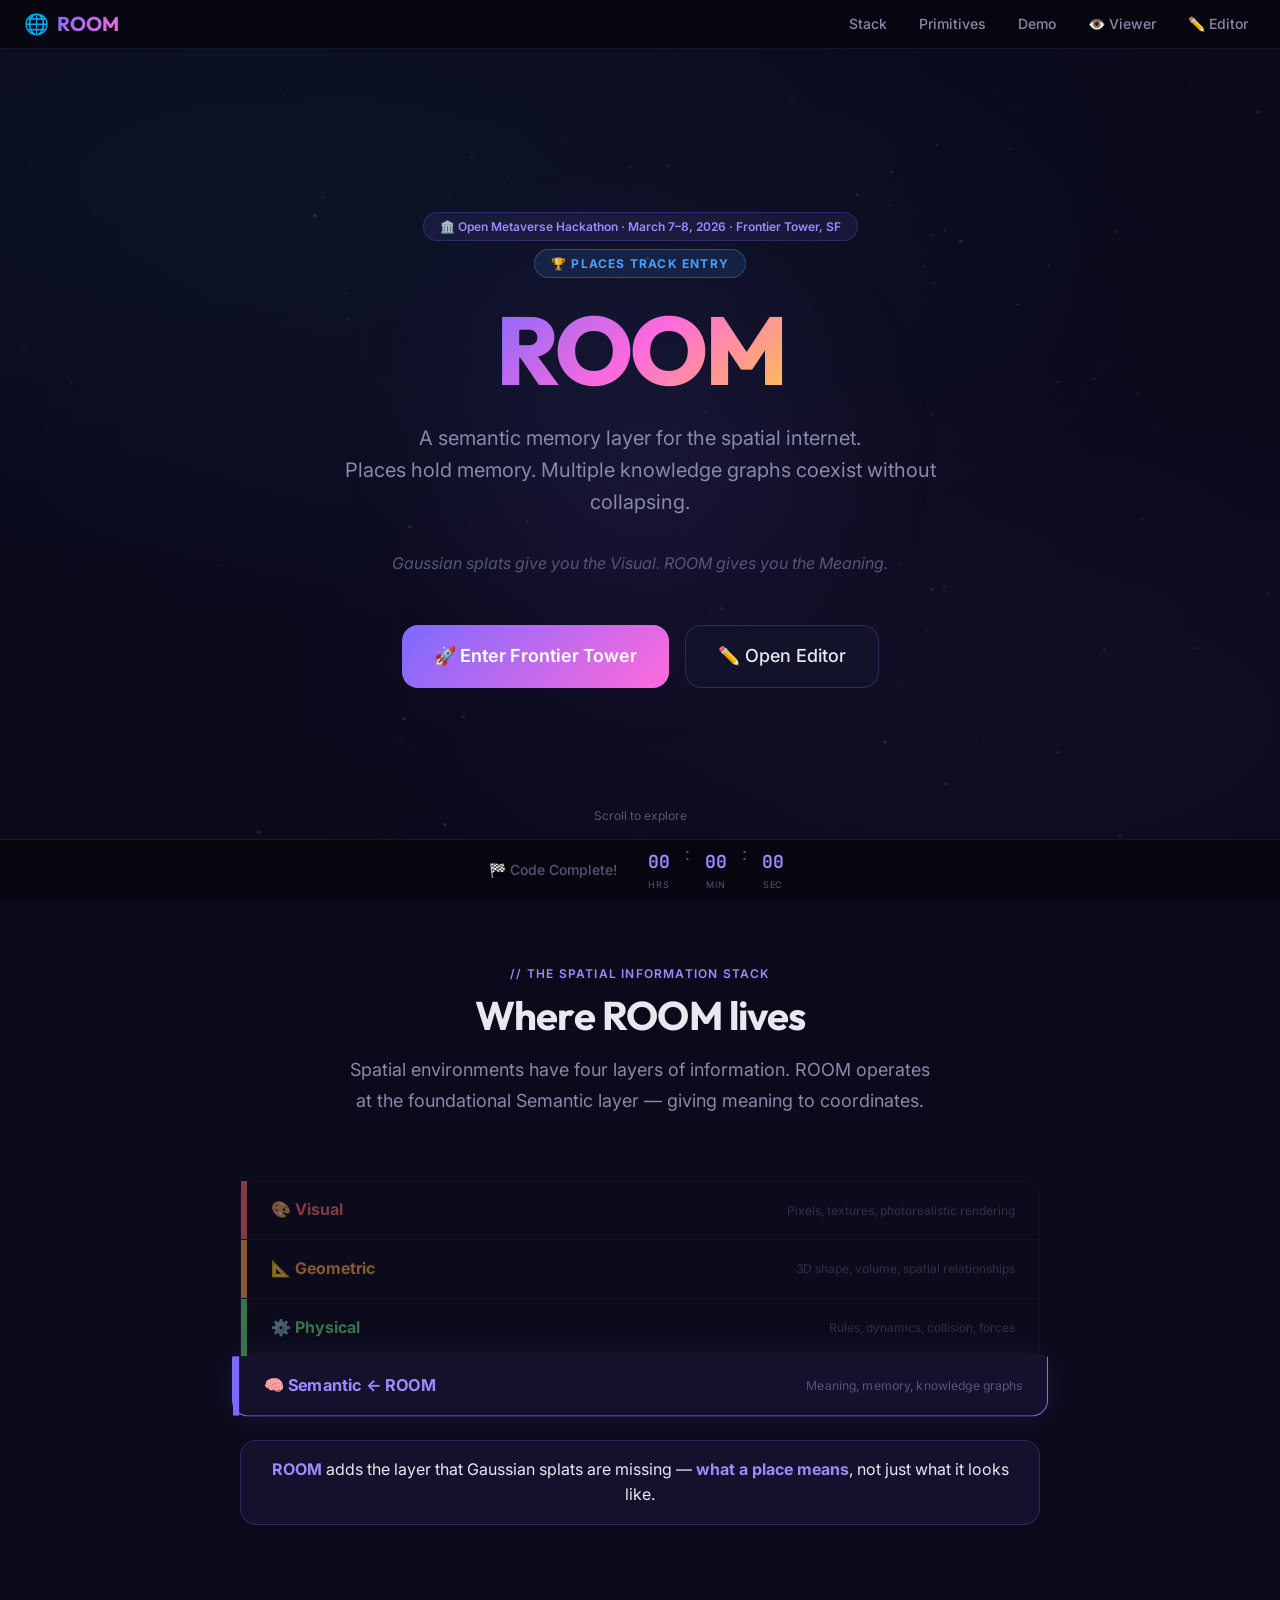
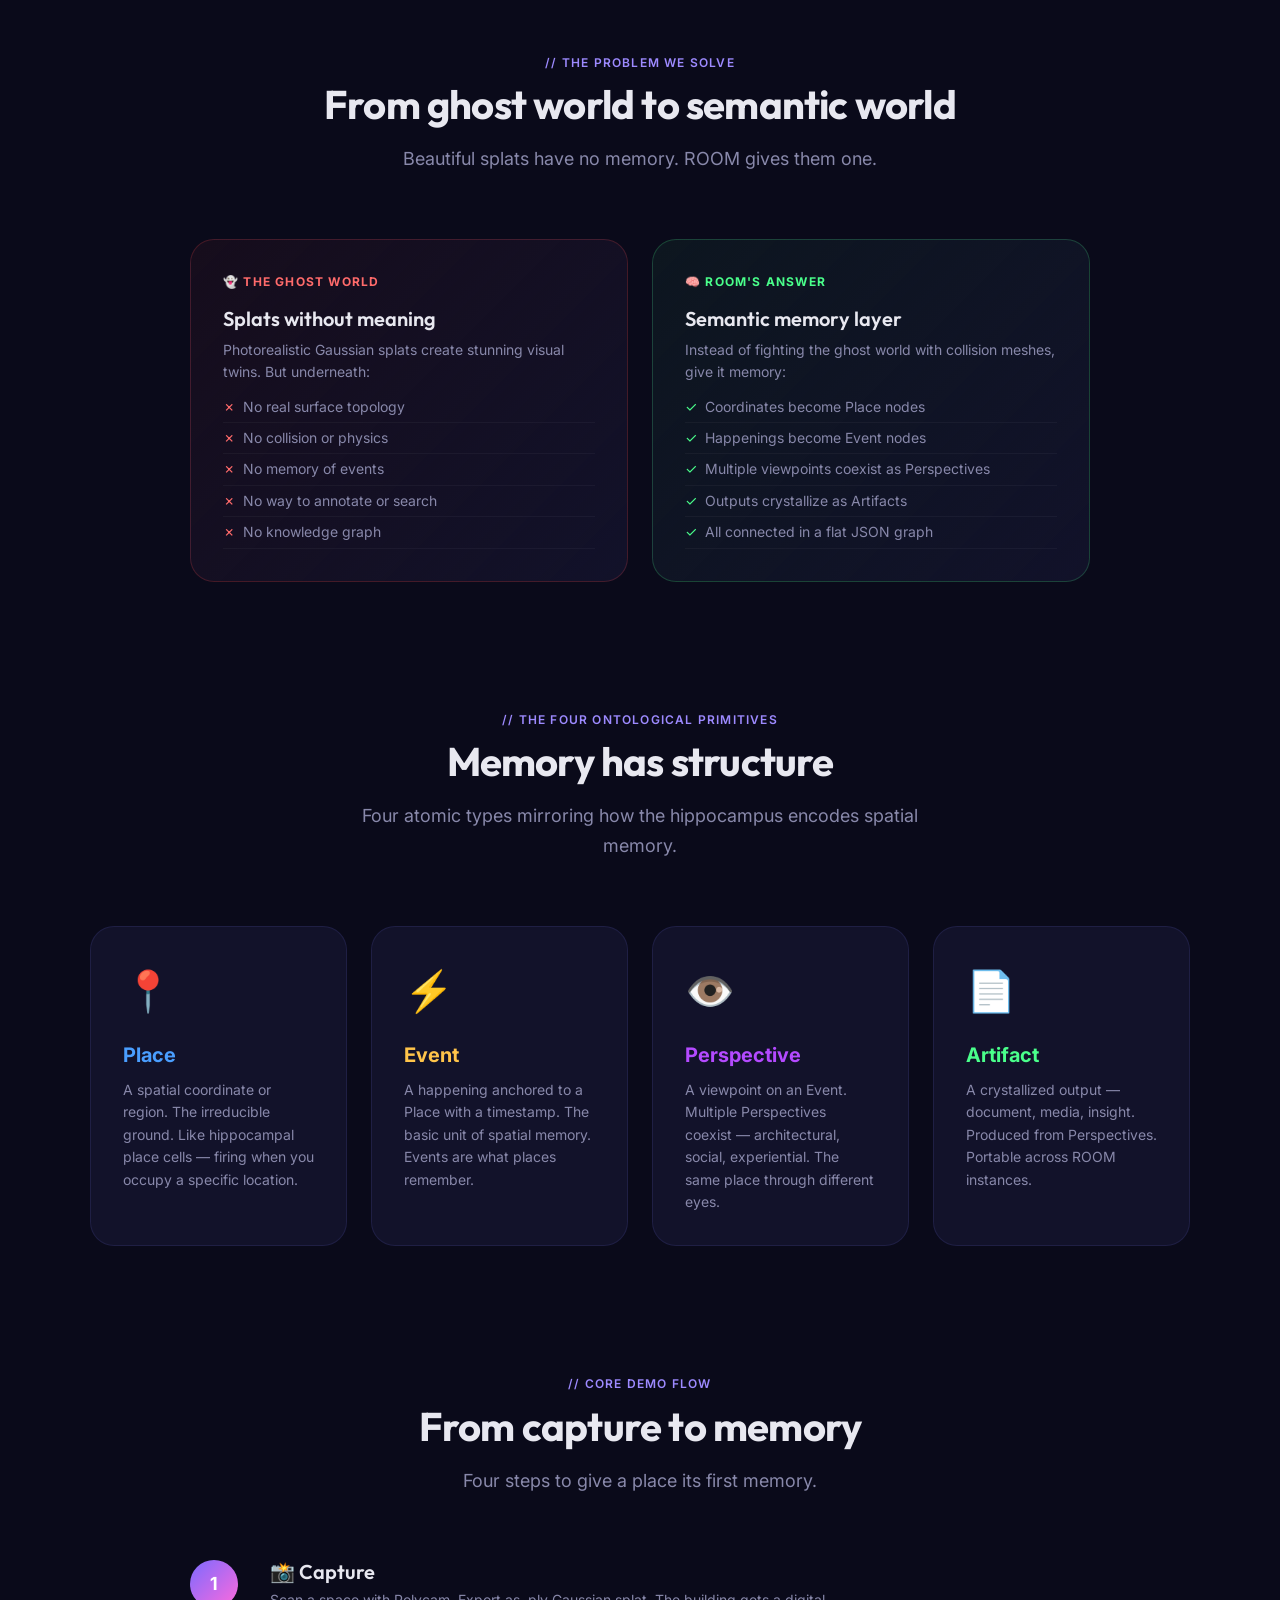
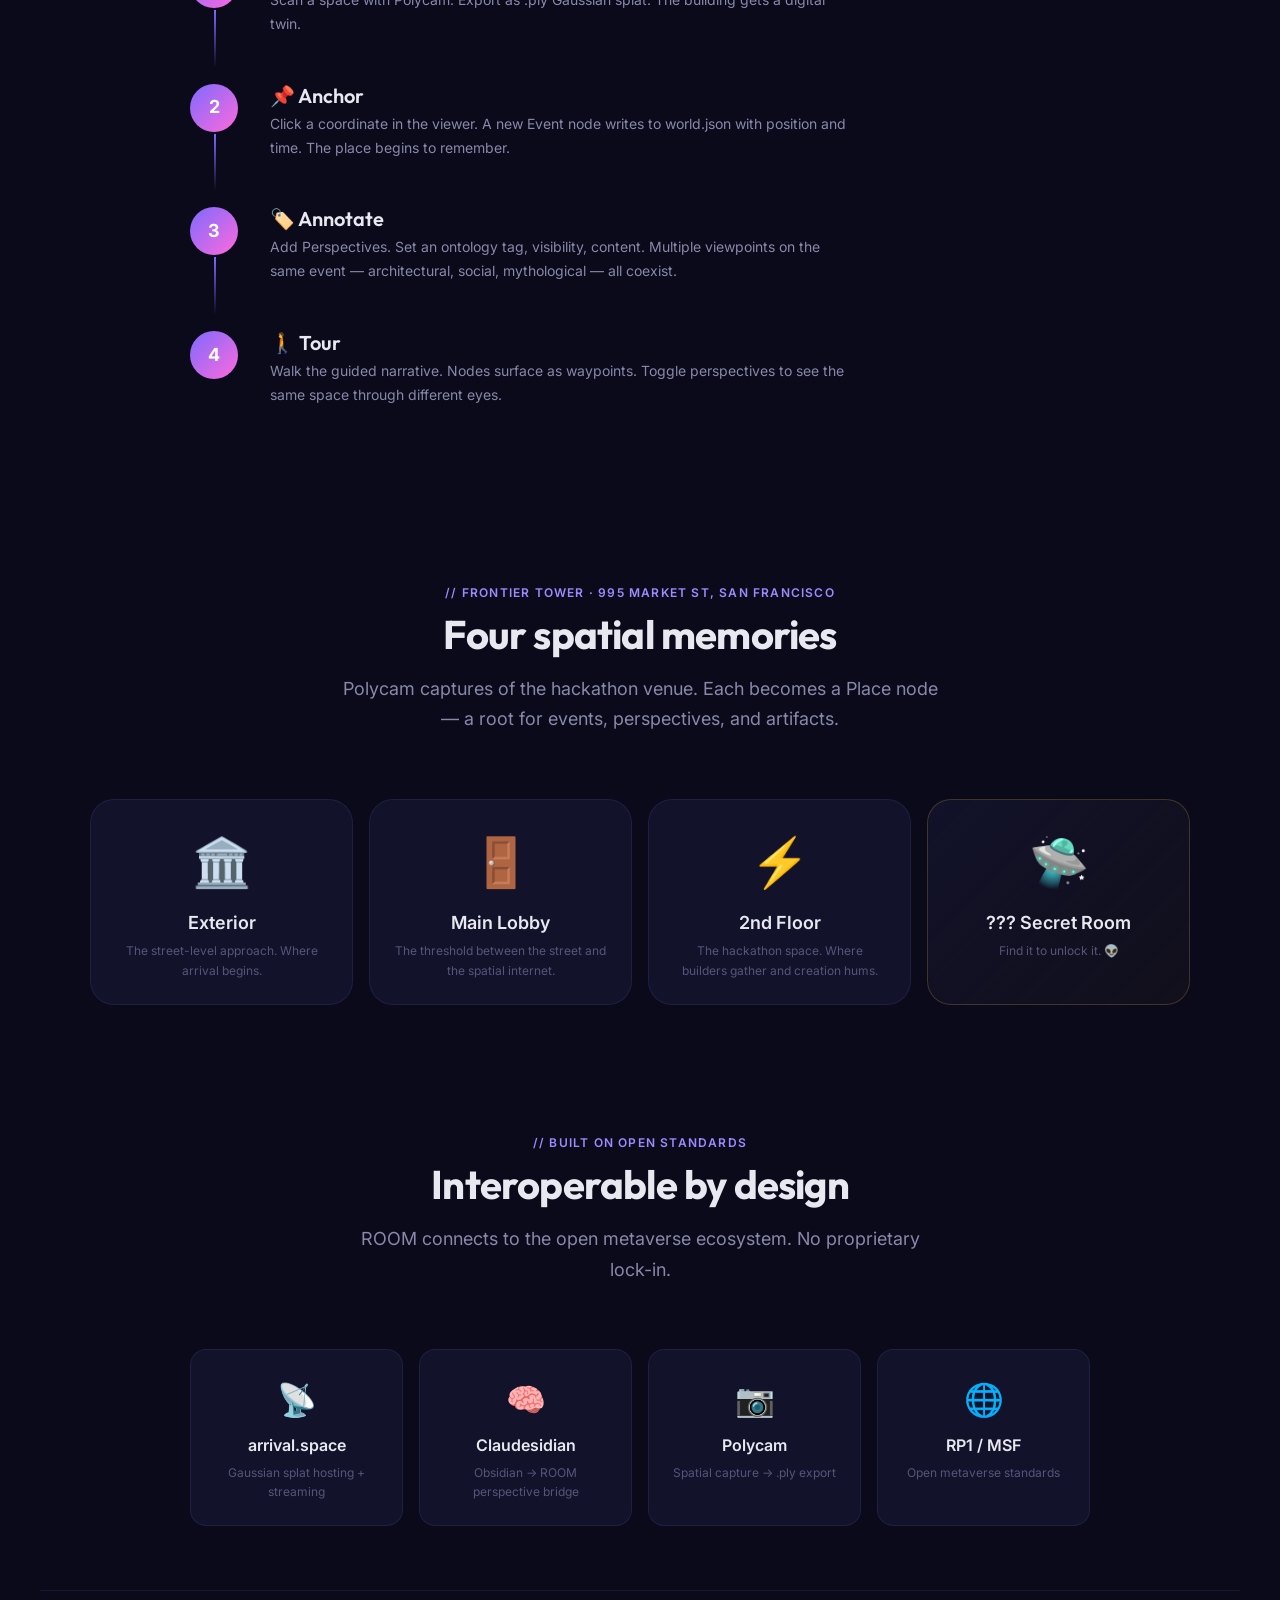
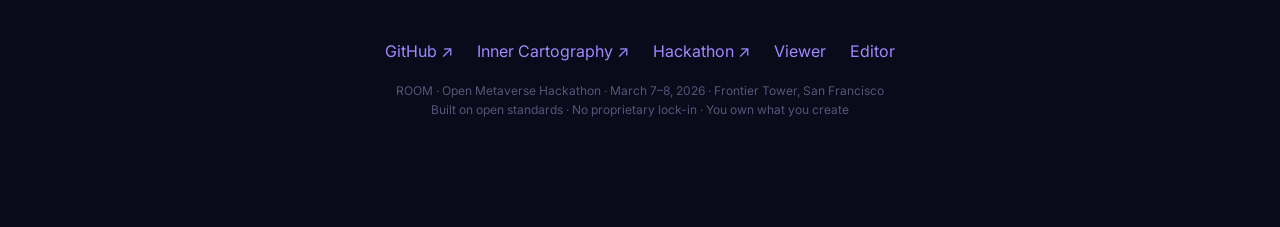
==== commit d1297397: "wire tower.html as main entry point with back-to-tower in viewer" ====
--- a/index.html
+++ b/index.html
@@ -656,7 +656,7 @@
             Gaussian splats give you the Visual. ROOM gives you the Meaning.
         </p>
         <div class="hero-actions">
-            <a href="viewer.html" class="btn btn-primary hero-cta animate-glow">🚀 Launch Demo</a>
+            <a href="tower.html" class="btn btn-primary hero-cta animate-glow">🚀 Enter Frontier Tower</a>
             <a href="editor.html" class="btn hero-cta">✏️ Open Editor</a>
         </div>
         <div class="hero-scroll">
